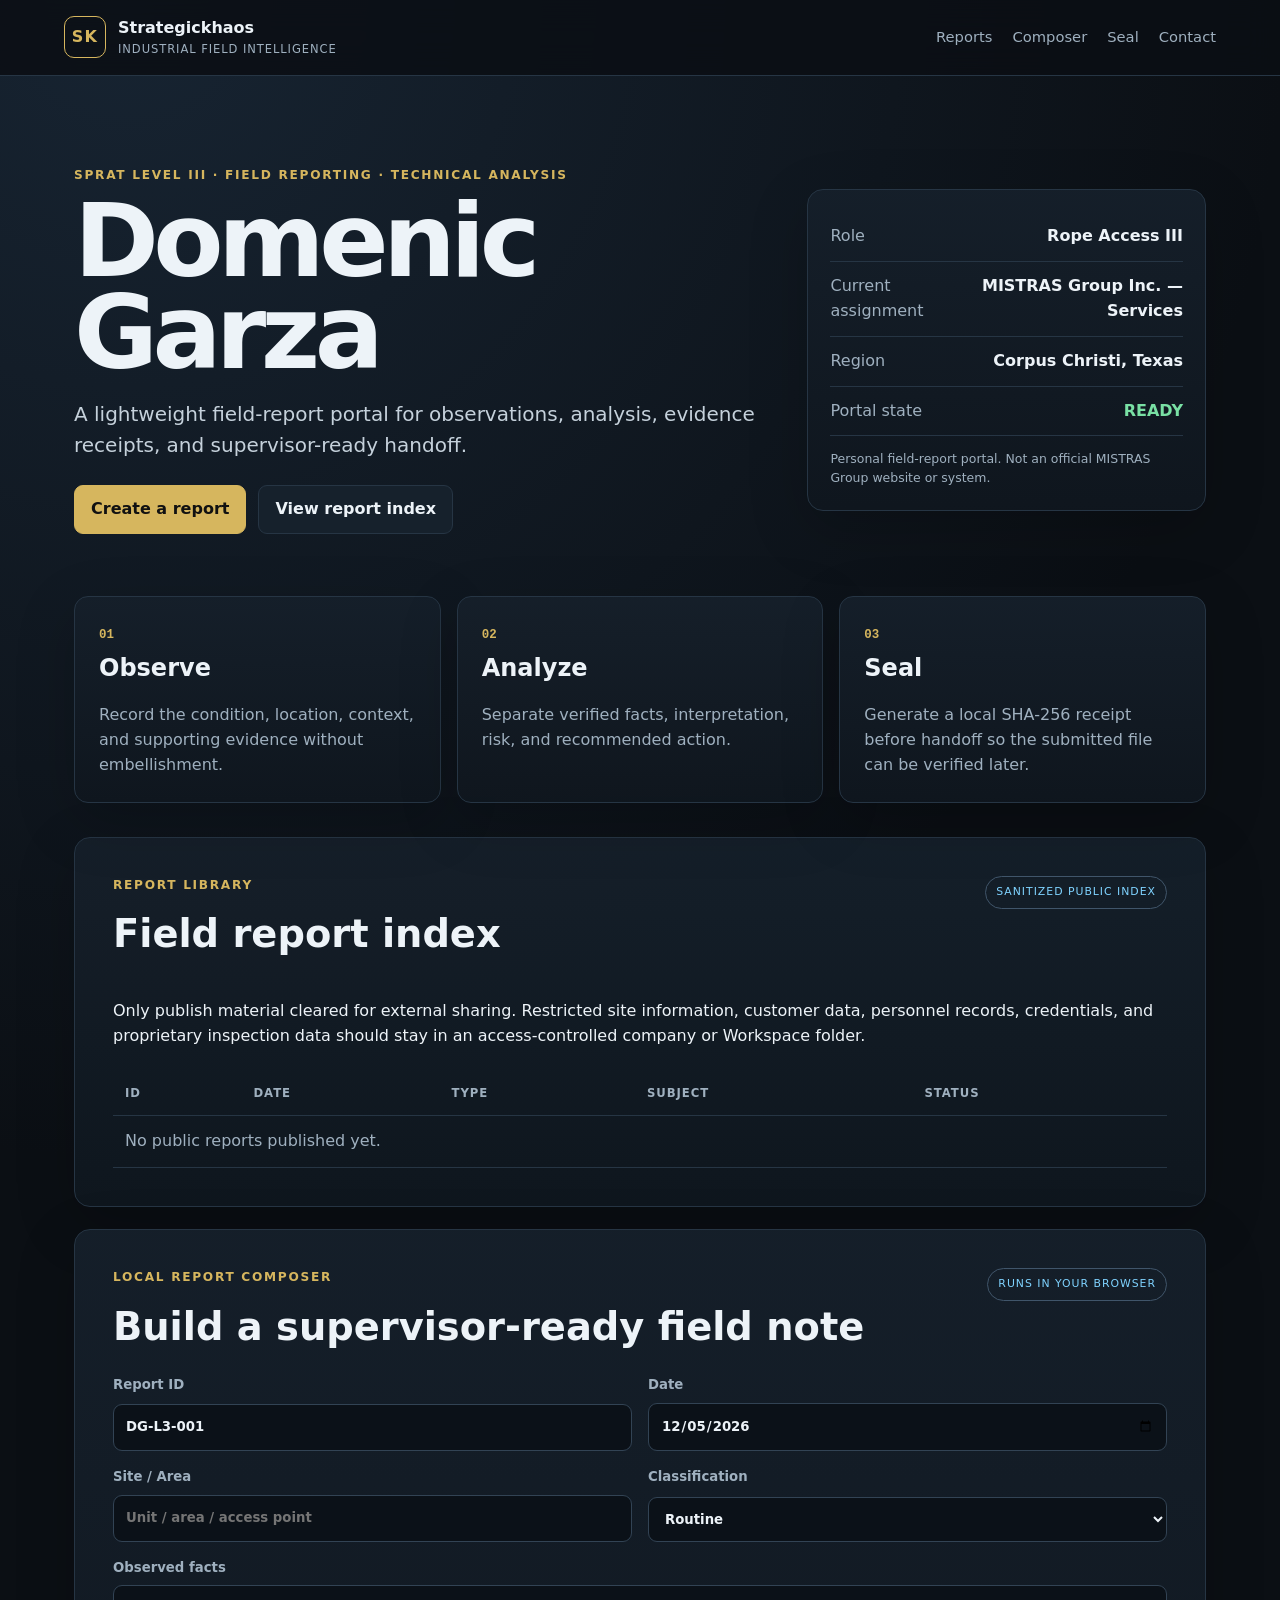
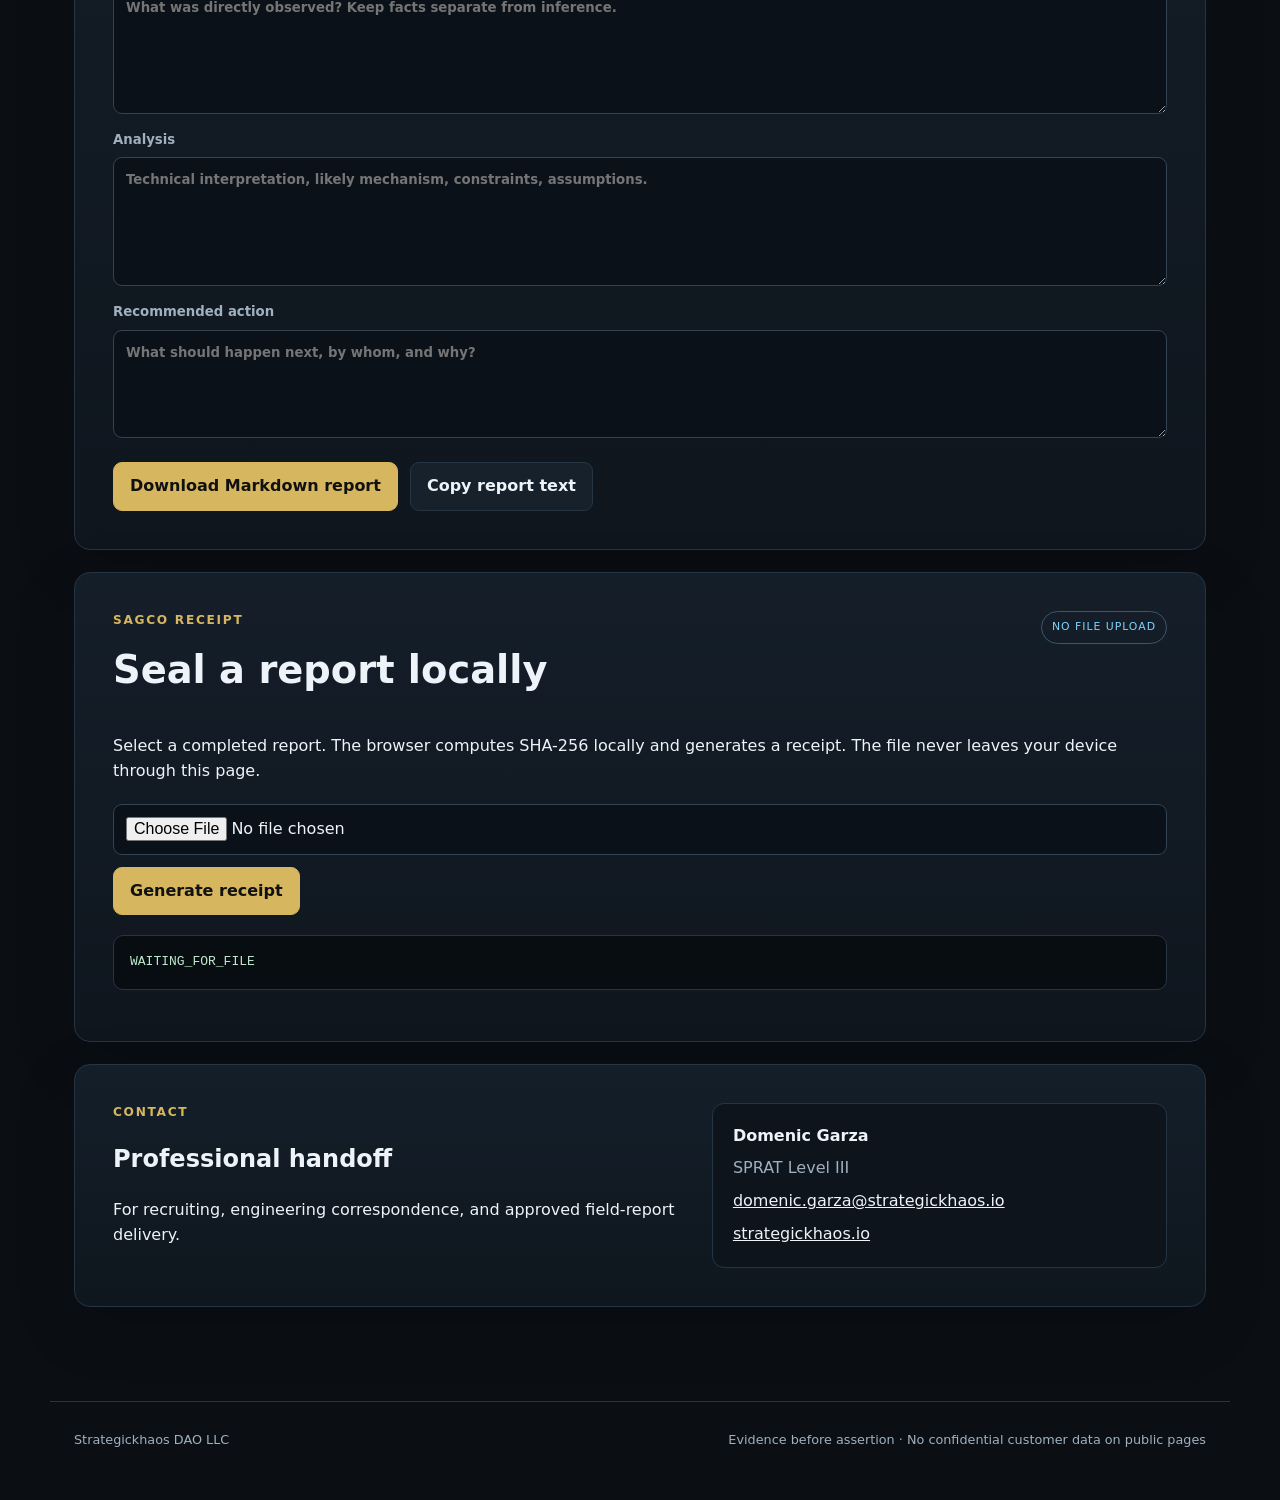
==== index.html @ fdb564b4 "Publish the Strategickhaos field-report portal. Public landing page, local report composer, and loca" ====
<!doctype html>
<html lang="en">
<head>
  <meta charset="utf-8" />
  <meta name="viewport" content="width=device-width,initial-scale=1" />
  <meta name="description" content="Domenic Garza — SPRAT Level III field reporting and engineering analysis portal." />
  <meta name="robots" content="index,follow" />
  <title>Domenic Garza | SPRAT Level III Field Reports</title>
  <link rel="stylesheet" href="assets/site.css" />
</head>
<body>
  <header class="site-header">
    <a class="brand" href="#top" aria-label="Strategickhaos home">
      <span class="brand-mark">SK</span>
      <span>
        <strong>Strategickhaos</strong>
        <small>Industrial Field Intelligence</small>
      </span>
    </a>
    <nav aria-label="Primary">
      <a href="#reports">Reports</a>
      <a href="#composer">Composer</a>
      <a href="#seal">Seal</a>
      <a href="#contact">Contact</a>
    </nav>
  </header>

  <main id="top">
    <section class="hero">
      <div>
        <p class="eyebrow">SPRAT LEVEL III · FIELD REPORTING · TECHNICAL ANALYSIS</p>
        <h1>Domenic Garza</h1>
        <p class="lede">A lightweight field-report portal for observations, analysis, evidence receipts, and supervisor-ready handoff.</p>
        <div class="actions">
          <a class="button primary" href="#composer">Create a report</a>
          <a class="button" href="#reports">View report index</a>
        </div>
      </div>
      <aside class="status-card" aria-label="Current assignment status">
        <div class="status-row"><span>Role</span><strong>Rope Access III</strong></div>
        <div class="status-row"><span>Current assignment</span><strong>MISTRAS Group Inc. — Services</strong></div>
        <div class="status-row"><span>Region</span><strong>Corpus Christi, Texas</strong></div>
        <div class="status-row"><span>Portal state</span><strong class="ok">READY</strong></div>
        <p class="micro">Personal field-report portal. Not an official MISTRAS Group website or system.</p>
      </aside>
    </section>

    <section class="rail-grid" aria-label="Portal doctrine">
      <article><span>01</span><h2>Observe</h2><p>Record the condition, location, context, and supporting evidence without embellishment.</p></article>
      <article><span>02</span><h2>Analyze</h2><p>Separate verified facts, interpretation, risk, and recommended action.</p></article>
      <article><span>03</span><h2>Seal</h2><p>Generate a local SHA-256 receipt before handoff so the submitted file can be verified later.</p></article>
    </section>

    <section id="reports" class="panel">
      <div class="section-head">
        <div><p class="eyebrow">REPORT LIBRARY</p><h2>Field report index</h2></div>
        <span class="badge">SANITIZED PUBLIC INDEX</span>
      </div>
      <p>Only publish material cleared for external sharing. Restricted site information, customer data, personnel records, credentials, and proprietary inspection data should stay in an access-controlled company or Workspace folder.</p>
      <div class="table-wrap">
        <table>
          <thead><tr><th>ID</th><th>Date</th><th>Type</th><th>Subject</th><th>Status</th></tr></thead>
          <tbody id="reportRows"><tr><td colspan="5" class="muted">No public reports published yet.</td></tr></tbody>
        </table>
      </div>
    </section>

    <section id="composer" class="panel">
      <div class="section-head"><div><p class="eyebrow">LOCAL REPORT COMPOSER</p><h2>Build a supervisor-ready field note</h2></div><span class="badge">RUNS IN YOUR BROWSER</span></div>
      <div class="form-grid">
        <label>Report ID<input id="reportId" value="DG-L3-001" /></label>
        <label>Date<input id="reportDate" type="date" /></label>
        <label>Site / Area<input id="site" placeholder="Unit / area / access point" /></label>
        <label>Classification<select id="classification"><option>Routine</option><option>Safety Observation</option><option>Technical Analysis</option><option>Quality / NCR Support</option><option>Rope Access Plan Note</option></select></label>
        <label class="span2">Observed facts<textarea id="facts" rows="5" placeholder="What was directly observed? Keep facts separate from inference."></textarea></label>
        <label class="span2">Analysis<textarea id="analysis" rows="5" placeholder="Technical interpretation, likely mechanism, constraints, assumptions."></textarea></label>
        <label class="span2">Recommended action<textarea id="action" rows="4" placeholder="What should happen next, by whom, and why?"></textarea></label>
      </div>
      <div class="actions">
        <button class="button primary" id="downloadMd">Download Markdown report</button>
        <button class="button" id="copyReport">Copy report text</button>
      </div>
    </section>

    <section id="seal" class="panel">
      <div class="section-head"><div><p class="eyebrow">SAGCO RECEIPT</p><h2>Seal a report locally</h2></div><span class="badge">NO FILE UPLOAD</span></div>
      <p>Select a completed report. The browser computes SHA-256 locally and generates a receipt. The file never leaves your device through this page.</p>
      <div class="seal-box">
        <input id="sealFile" type="file" />
        <button class="button primary" id="sealBtn">Generate receipt</button>
      </div>
      <pre id="receiptOut">WAITING_FOR_FILE</pre>
      <button class="button hidden" id="downloadReceipt">Download receipt JSON</button>
    </section>

    <section id="contact" class="panel contact">
      <div><p class="eyebrow">CONTACT</p><h2>Professional handoff</h2><p>For recruiting, engineering correspondence, and approved field-report delivery.</p></div>
      <div class="contact-card">
        <strong>Domenic Garza</strong>
        <span>SPRAT Level III</span>
        <a href="mailto:domenic.garza@strategickhaos.io">domenic.garza@strategickhaos.io</a>
        <a href="https://strategickhaos.io">strategickhaos.io</a>
      </div>
    </section>
  </main>

  <footer>
    <span>Strategickhaos DAO LLC</span>
    <span>Evidence before assertion · No confidential customer data on public pages</span>
  </footer>
  <script src="assets/site.js"></script>
</body>
</html>
---- assets/site.css ----
:root{--bg:#0b0f14;--panel:#111821;--panel2:#151f2a;--text:#edf3f8;--muted:#9fb0bf;--line:#263544;--accent:#d6b65e;--accent2:#7fd3ff;--ok:#79e0a4}*{box-sizing:border-box}html{scroll-behavior:smooth}body{margin:0;background:radial-gradient(circle at 10% 0%,#172432 0,transparent 35%),var(--bg);color:var(--text);font-family:Inter,ui-sans-serif,system-ui,-apple-system,BlinkMacSystemFont,"Segoe UI",sans-serif;line-height:1.55}a{color:inherit}.site-header{position:sticky;top:0;z-index:20;display:flex;justify-content:space-between;align-items:center;padding:16px clamp(20px,5vw,72px);background:rgba(11,15,20,.86);backdrop-filter:blur(16px);border-bottom:1px solid var(--line)}.brand{display:flex;gap:12px;align-items:center;text-decoration:none}.brand-mark{display:grid;place-items:center;width:42px;height:42px;border:1px solid var(--accent);border-radius:10px;color:var(--accent);font-weight:800;letter-spacing:.08em}.brand strong,.brand small{display:block}.brand small{color:var(--muted);font-size:.72rem;letter-spacing:.08em;text-transform:uppercase}nav{display:flex;gap:20px}nav a{text-decoration:none;color:var(--muted);font-size:.92rem}nav a:hover{color:var(--text)}main{max-width:1180px;margin:auto;padding:0 24px 72px}.hero{display:grid;grid-template-columns:1.4fr .8fr;gap:36px;align-items:center;padding:90px 0 52px}.eyebrow{margin:0 0 10px;color:var(--accent);font-weight:700;letter-spacing:.14em;font-size:.76rem}.hero h1{font-size:clamp(3rem,8vw,6.8rem);line-height:.9;margin:.1em 0 .2em;letter-spacing:-.055em}.lede{max-width:720px;color:#c5d1db;font-size:1.25rem}.actions{display:flex;flex-wrap:wrap;gap:12px;margin-top:24px}.button{display:inline-flex;align-items:center;justify-content:center;border:1px solid var(--line);border-radius:9px;padding:11px 16px;background:#16212c;color:var(--text);text-decoration:none;cursor:pointer;font:inherit;font-weight:700}.button:hover{border-color:#536779}.button.primary{background:var(--accent);color:#111;border-color:var(--accent)}.status-card,.panel,.rail-grid article{background:linear-gradient(180deg,rgba(21,31,42,.96),rgba(15,22,30,.96));border:1px solid var(--line);box-shadow:0 18px 60px rgba(0,0,0,.18)}.status-card{border-radius:16px;padding:22px}.status-row{display:flex;justify-content:space-between;gap:18px;padding:12px 0;border-bottom:1px solid var(--line)}.status-row span{color:var(--muted)}.status-row strong{text-align:right}.ok{color:var(--ok)}.micro{margin-bottom:0;color:var(--muted);font-size:.78rem}.rail-grid{display:grid;grid-template-columns:repeat(3,1fr);gap:16px;margin:10px 0 34px}.rail-grid article{padding:24px;border-radius:14px}.rail-grid span{color:var(--accent);font:700 .78rem ui-monospace,monospace}.rail-grid h2{margin:.25rem 0}.rail-grid p{color:var(--muted);margin-bottom:0}.panel{border-radius:16px;padding:clamp(22px,4vw,38px);margin:22px 0}.section-head{display:flex;justify-content:space-between;align-items:flex-start;gap:20px}.section-head h2{font-size:clamp(1.7rem,4vw,2.4rem);margin:.1em 0 .5em}.badge{display:inline-flex;border:1px solid #40556a;border-radius:999px;padding:7px 10px;color:var(--accent2);font-size:.68rem;letter-spacing:.09em;white-space:nowrap}.table-wrap{overflow:auto;margin-top:22px}table{width:100%;border-collapse:collapse}th,td{text-align:left;padding:13px 12px;border-bottom:1px solid var(--line)}th{color:var(--muted);font-size:.73rem;text-transform:uppercase;letter-spacing:.08em}.muted{color:var(--muted)}.form-grid{display:grid;grid-template-columns:1fr 1fr;gap:16px}label{display:grid;gap:7px;color:var(--muted);font-size:.83rem;font-weight:700}.span2{grid-column:span 2}input,select,textarea{width:100%;background:#0b1118;color:var(--text);border:1px solid #324354;border-radius:9px;padding:12px;font:inherit}textarea{resize:vertical}.seal-box{display:flex;gap:12px;flex-wrap:wrap;align-items:center;margin:20px 0}pre{white-space:pre-wrap;overflow-wrap:anywhere;background:#080d12;border:1px solid var(--line);border-radius:10px;padding:16px;color:#bfe8cb}.hidden{display:none}.contact{display:grid;grid-template-columns:1fr .8fr;gap:30px}.contact-card{display:grid;gap:8px;padding:20px;border:1px solid var(--line);border-radius:12px;background:#0d141c}.contact-card span{color:var(--muted)}footer{max-width:1180px;margin:auto;padding:28px 24px 50px;border-top:1px solid var(--line);display:flex;justify-content:space-between;gap:20px;color:var(--muted);font-size:.8rem}@media(max-width:780px){.site-header{flex-wrap:wrap;gap:10px}nav{display:flex;flex-wrap:wrap;gap:12px 16px}.hero,.contact{grid-template-columns:1fr}.hero{padding-top:56px}.rail-grid{grid-template-columns:1fr}.form-grid{grid-template-columns:1fr}.span2{grid-column:span 1}.section-head{display:block}.badge{margin-bottom:10px}footer{display:block}}
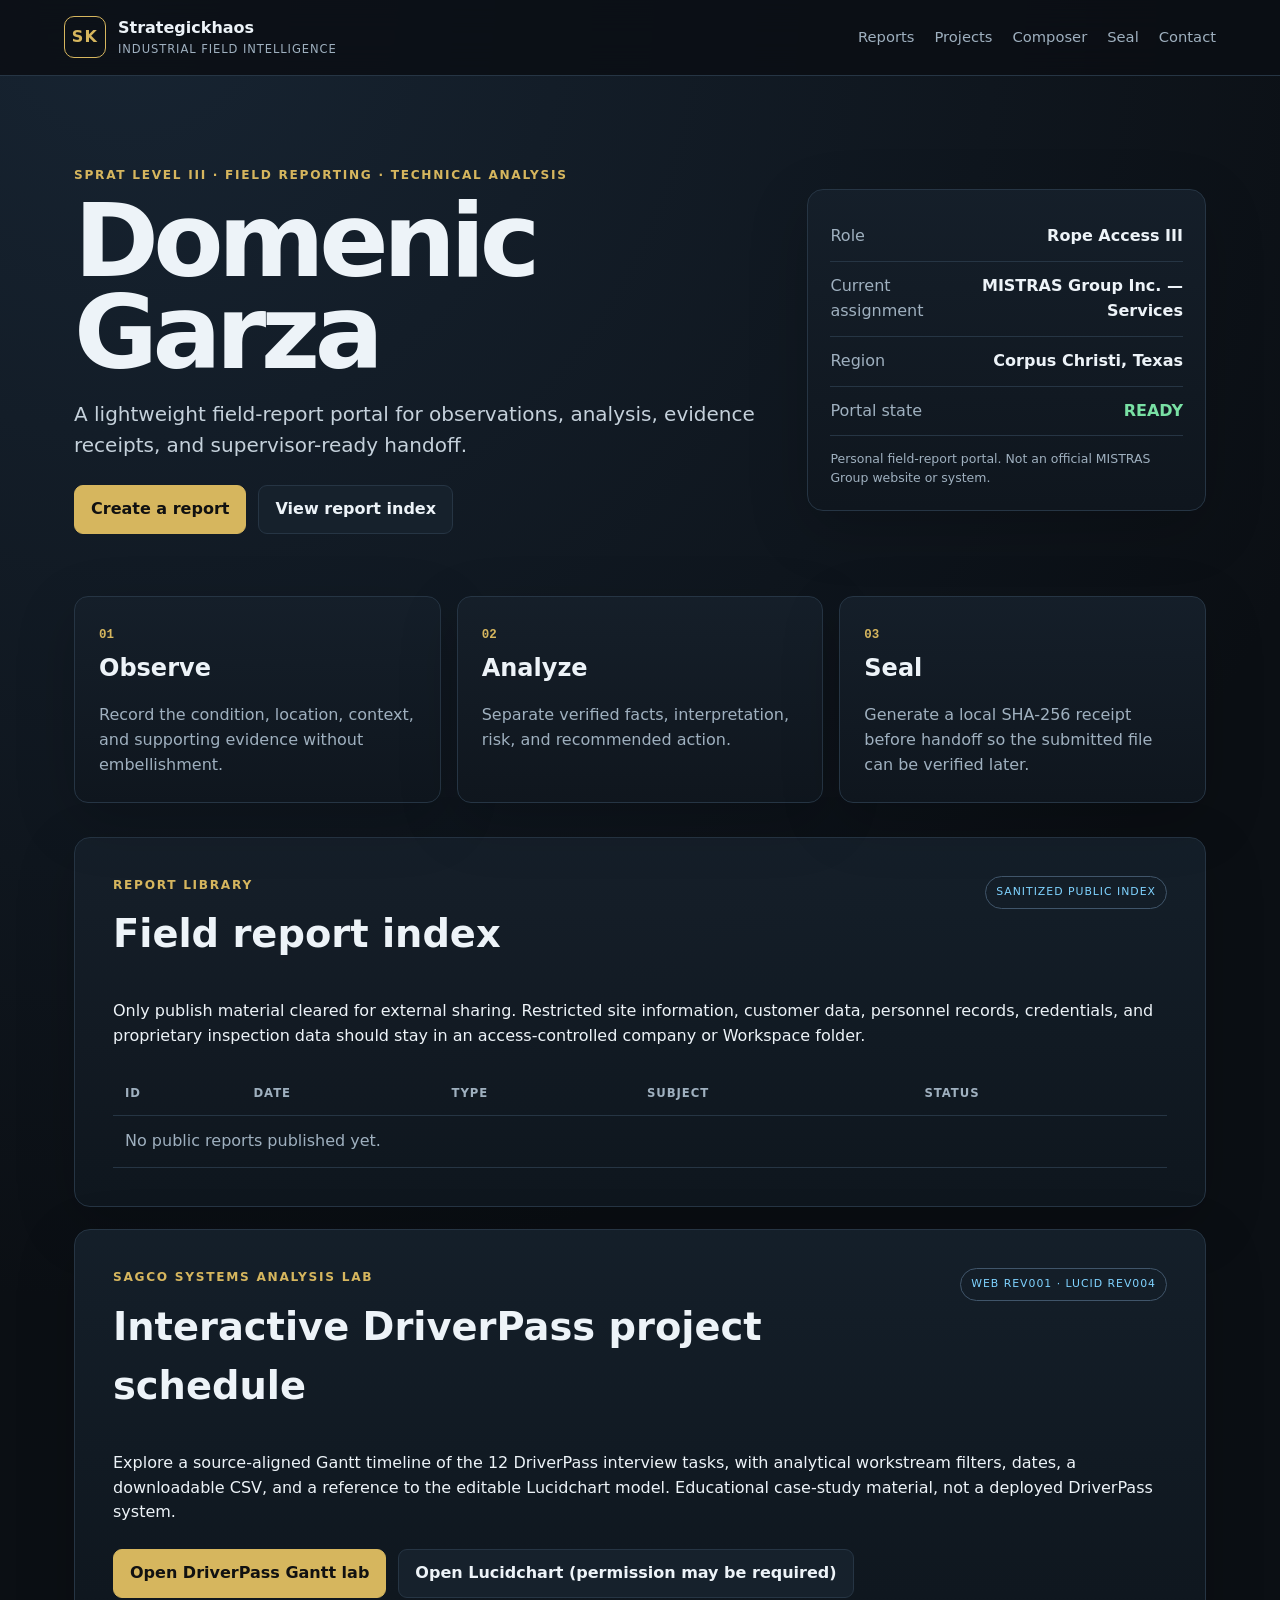
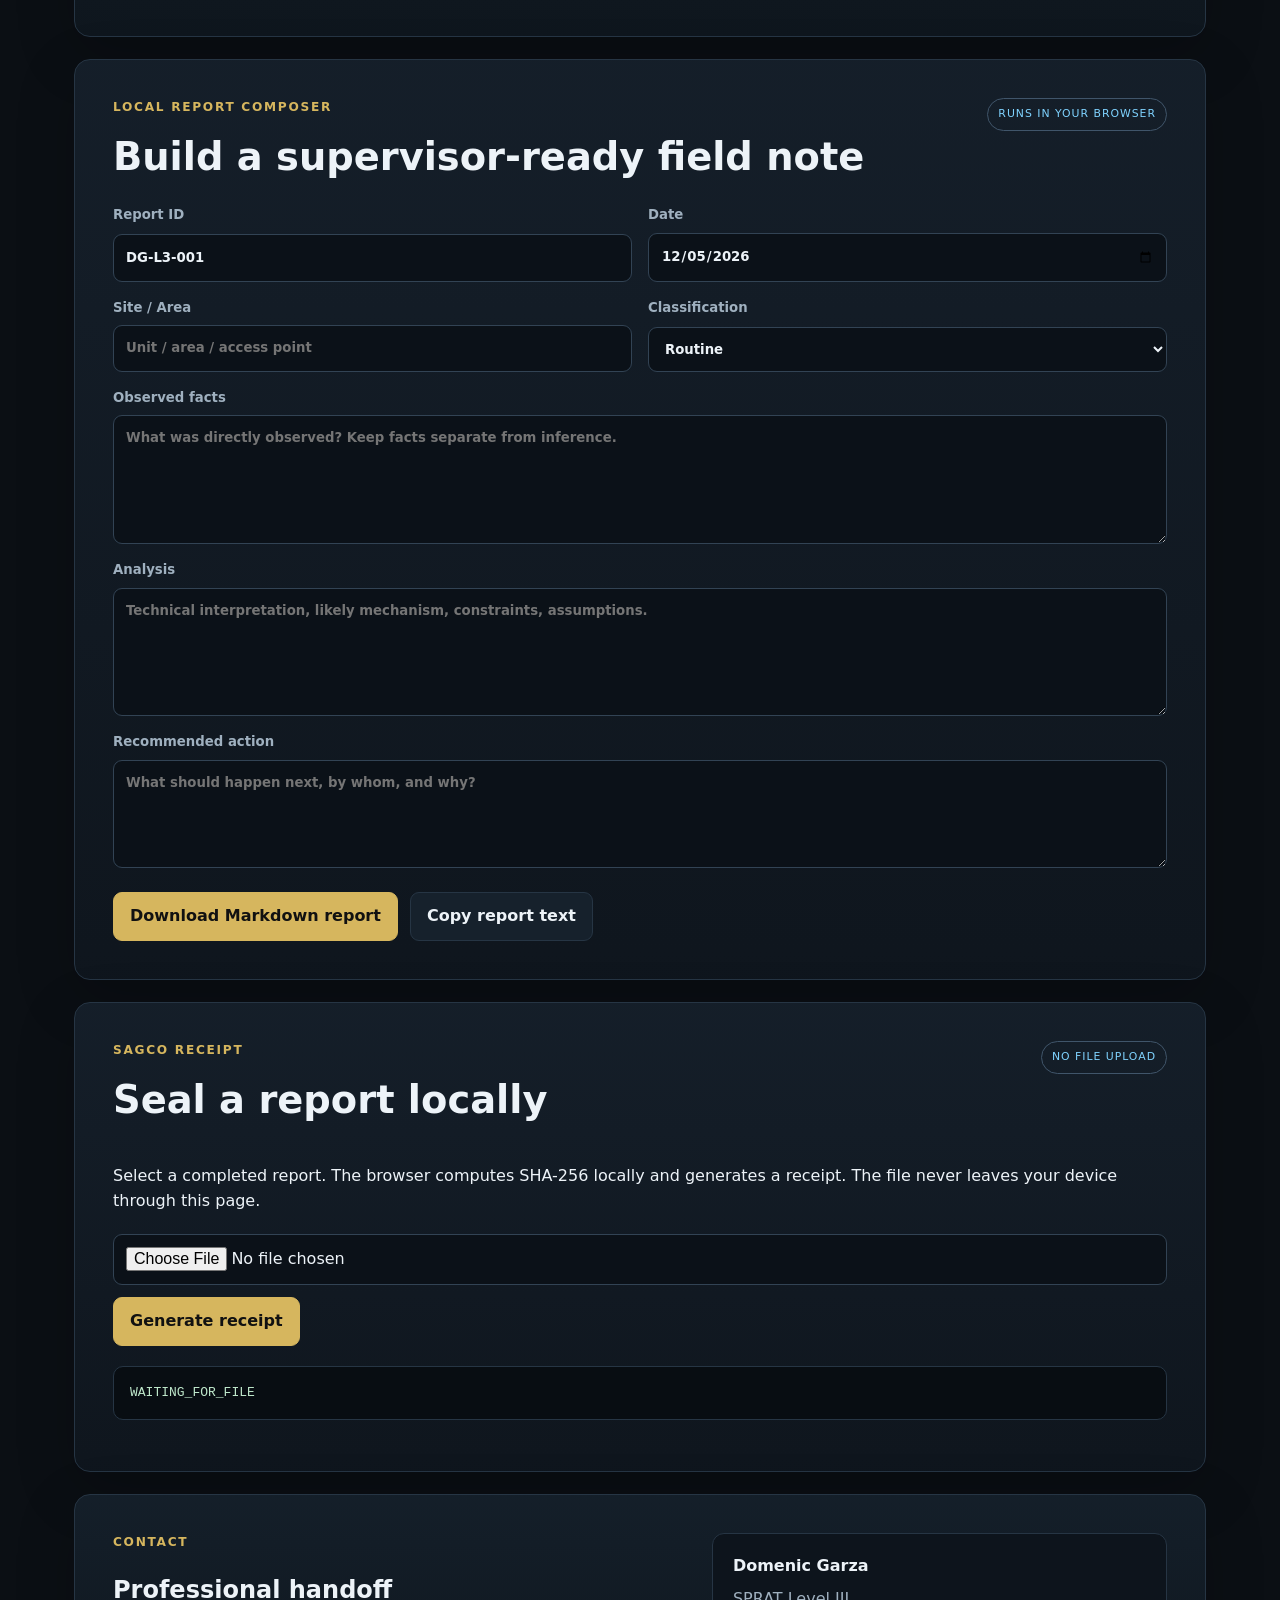
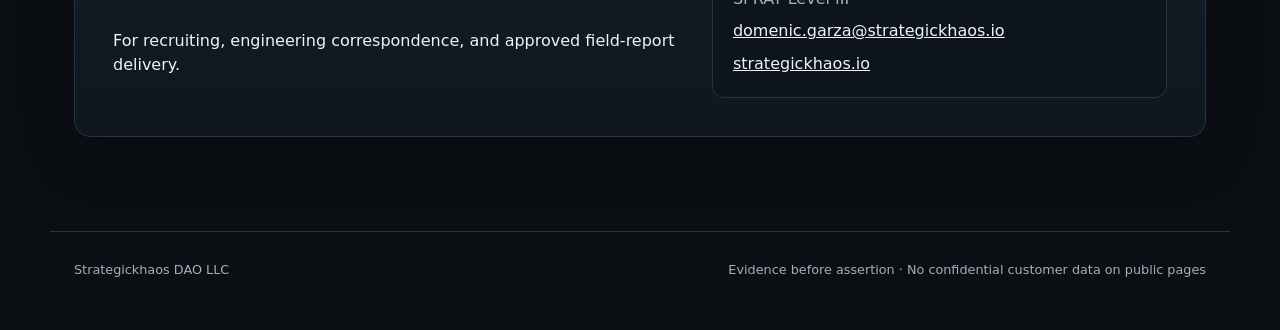
==== commit cc0b964c: "Add homepage entry for SAGCO DriverPass Gantt project" ====
--- a/index.html
+++ b/index.html
@@ -19,6 +19,7 @@
     </a>
     <nav aria-label="Primary">
       <a href="#reports">Reports</a>
+      <a href="#projects">Projects</a>
       <a href="#composer">Composer</a>
       <a href="#seal">Seal</a>
       <a href="#contact">Contact</a>
@@ -62,6 +63,18 @@
           <thead><tr><th>ID</th><th>Date</th><th>Type</th><th>Subject</th><th>Status</th></tr></thead>
           <tbody id="reportRows"><tr><td colspan="5" class="muted">No public reports published yet.</td></tr></tbody>
         </table>
+      </div>
+    </section>
+
+    <section id="projects" class="panel">
+      <div class="section-head">
+        <div><p class="eyebrow">SAGCO SYSTEMS ANALYSIS LAB</p><h2>Interactive DriverPass project schedule</h2></div>
+        <span class="badge">WEB REV001 · LUCID REV004</span>
+      </div>
+      <p>Explore a source-aligned Gantt timeline of the 12 DriverPass interview tasks, with analytical workstream filters, dates, a downloadable CSV, and a reference to the editable Lucidchart model. Educational case-study material, not a deployed DriverPass system.</p>
+      <div class="actions">
+        <a class="button primary" href="projects/driverpass-gantt/">Open DriverPass Gantt lab</a>
+        <a class="button" href="https://lucid.app/lucidchart/f4c7231e-6f78-4b32-979b-8c4c8e9464ad/view" target="_blank" rel="noopener noreferrer">Open Lucidchart (permission may be required)</a>
       </div>
     </section>
 
